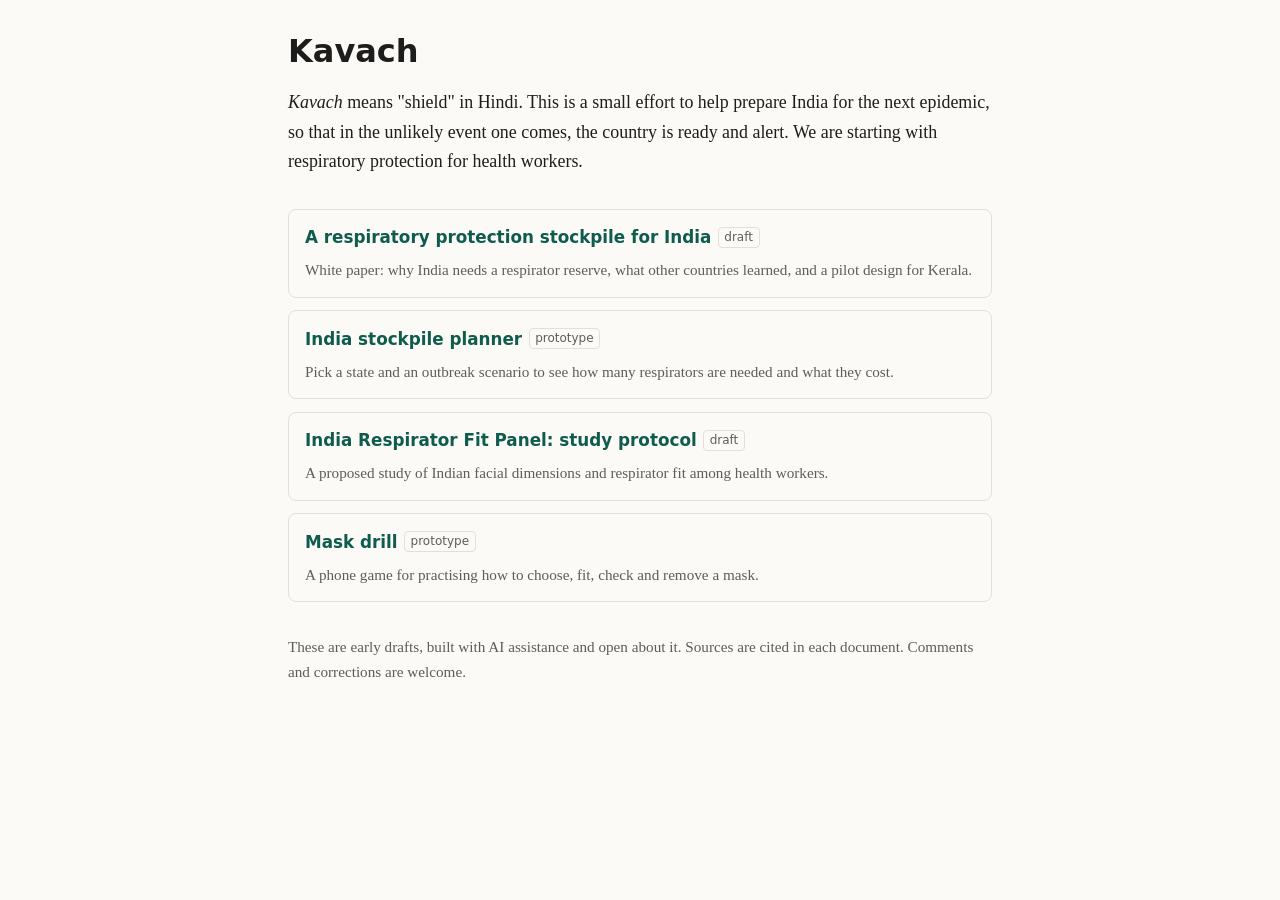
==== index.html @ 3ec48f14 "Publish white paper and fit-panel protocol pages with PDFs, plus landing page Co-Authored-By: Claude" ====
<!doctype html>
<html lang="en">
<head>
<meta charset="utf-8">
<meta name="viewport" content="width=device-width,initial-scale=1">
<title>Kavach</title>
<meta name="description" content="Kavach is an effort to prepare India for the next epidemic, starting with respiratory protection for health workers.">
<meta property="og:title" content="Kavach">
<meta property="og:description" content="An effort to prepare India for the next epidemic, starting with respiratory protection for health workers.">
<link rel="icon" href="/favicon.svg" type="image/svg+xml">
<link rel="stylesheet" href="/style.css">
<style>
.lead{font-size:1.12rem}
.items{list-style:none;padding:0;margin:2rem 0}
.items li{border:1px solid var(--line);border-radius:8px;padding:.9rem 1rem;margin:.8rem 0}
.items a.t{font:600 1.05rem/1.3 system-ui,-apple-system,"Segoe UI",Roboto,sans-serif;text-decoration:none}
.items p{margin:.3rem 0 0;color:var(--muted);font-size:.95rem}
.tag{font:12px/1 system-ui,sans-serif;color:var(--muted);border:1px solid var(--line);border-radius:4px;padding:.15rem .35rem;margin-left:.4rem;vertical-align:2px}
</style>
</head>
<body>
<main>
<h1>Kavach</h1>
<p class="lead"><em>Kavach</em> means "shield" in Hindi. This is a small effort to help prepare India for the next epidemic, so that in the unlikely event one comes, the country is ready and alert. We are starting with respiratory protection for health workers.</p>
<ul class="items">
<li><a class="t" href="/white-paper/">A respiratory protection stockpile for India</a><span class="tag">draft</span>
<p>White paper: why India needs a respirator reserve, what other countries learned, and a pilot design for Kerala.</p></li>
<li><a class="t" href="https://planner.kavach.bio/">India stockpile planner</a><span class="tag">prototype</span>
<p>Pick a state and an outbreak scenario to see how many respirators are needed and what they cost.</p></li>
<li><a class="t" href="/fit-panel-protocol/">India Respirator Fit Panel: study protocol</a><span class="tag">draft</span>
<p>A proposed study of Indian facial dimensions and respirator fit among health workers.</p></li>
<li><a class="t" href="https://drill.kavach.bio/">Mask drill</a><span class="tag">prototype</span>
<p>A phone game for practising how to choose, fit, check and remove a mask.</p></li>
</ul>
<p style="color:var(--muted);font-size:.95rem">These are early drafts, built with AI assistance and open about it. Sources are cited in each document. Comments and corrections are welcome.</p>
</main>
</body>
</html>
---- style.css ----
:root{--bg:#fbfaf7;--fg:#1d1d1b;--muted:#5d5d58;--line:#e3e0d8;--accent:#0f5c4d;--accent-bg:#e6f0ed;--code:#f1efe9;--maxw:46rem}
@media (prefers-color-scheme:dark){:root{--bg:#141513;--fg:#e8e6e1;--muted:#a3a19b;--line:#33342f;--accent:#7cc8b4;--accent-bg:#1d2b27;--code:#22231f}}
*{box-sizing:border-box}
html{-webkit-text-size-adjust:100%}
body{margin:0;background:var(--bg);color:var(--fg);font:17px/1.65 Charter,"Bitstream Charter","Sitka Text",Cambria,Georgia,serif}
a{color:var(--accent)}
.bar{position:sticky;top:0;z-index:5;background:var(--bg);border-bottom:1px solid var(--line);font:14px/1.4 system-ui,-apple-system,"Segoe UI",Roboto,sans-serif}
.bar .in{max-width:var(--maxw);margin:0 auto;padding:.6rem 16px;display:flex;gap:1rem;align-items:center;justify-content:space-between}
.bar .home{color:var(--fg);text-decoration:none;font-weight:600;letter-spacing:.02em}
.pdf{display:inline-block;background:var(--accent);color:var(--bg)!important;text-decoration:none;padding:.4rem .8rem;border-radius:6px;font-weight:600;white-space:nowrap}
main{max-width:var(--maxw);margin:0 auto;padding:1.5rem 16px 4rem}
.status{font:14px/1.5 system-ui,-apple-system,"Segoe UI",Roboto,sans-serif;background:var(--accent-bg);border-left:3px solid var(--accent);padding:.7rem .9rem;margin:0 0 1.5rem;border-radius:0 6px 6px 0}
h1{font-size:2rem;line-height:1.2;margin:.5rem 0 1rem}
h2{font-size:1.4rem;line-height:1.3;margin:2.4rem 0 .6rem;padding-top:.6rem;border-top:1px solid var(--line)}
h3{font-size:1.12rem;margin:1.8rem 0 .4rem}
h1,h2,h3{font-family:system-ui,-apple-system,"Segoe UI",Roboto,sans-serif;scroll-margin-top:4rem}
.table-wrap{overflow-x:auto;margin:1rem 0}
table{border-collapse:collapse;font:14px/1.45 system-ui,-apple-system,"Segoe UI",Roboto,sans-serif;width:100%}
th,td{border:1px solid var(--line);padding:.45rem .55rem;vertical-align:top;text-align:left}
th{background:var(--code)}
code{background:var(--code);padding:.05em .3em;border-radius:3px;font-size:.9em}
hr{border:0;border-top:1px solid var(--line);margin:2rem 0}
nav#TOC{font:14px/1.5 system-ui,-apple-system,"Segoe UI",Roboto,sans-serif;border:1px solid var(--line);border-radius:8px;padding:.6rem 1rem;margin:1.5rem 0}
nav#TOC summary{cursor:pointer;font-weight:600}
nav#TOC ul{padding-left:1.1rem;margin:.4rem 0}
footer{max-width:var(--maxw);margin:0 auto;padding:1.5rem 16px 3rem;color:var(--muted);font:13px/1.5 system-ui,-apple-system,"Segoe UI",Roboto,sans-serif;border-top:1px solid var(--line)}
li{margin:.2rem 0}
@media print{
 :root{--bg:#fff;--fg:#000;--muted:#444;--line:#ccc;--accent:#0f5c4d;--accent-bg:#eef4f2;--code:#f3f3f3}
 body{font-size:10.5pt;line-height:1.5}
 .bar,nav#TOC,.noprint{display:none!important}
 main{max-width:none;padding:0}
 h2{break-after:avoid;border-top:0;margin-top:1.4rem}
 h3{break-after:avoid}
 tr,li{break-inside:avoid}
 a{color:#0f5c4d;text-decoration:none}
 .table-wrap{overflow:visible}
 table{font-size:8.5pt}
 footer{border:0;padding:1rem 0 0}
}
@page{size:A4;margin:18mm 16mm}
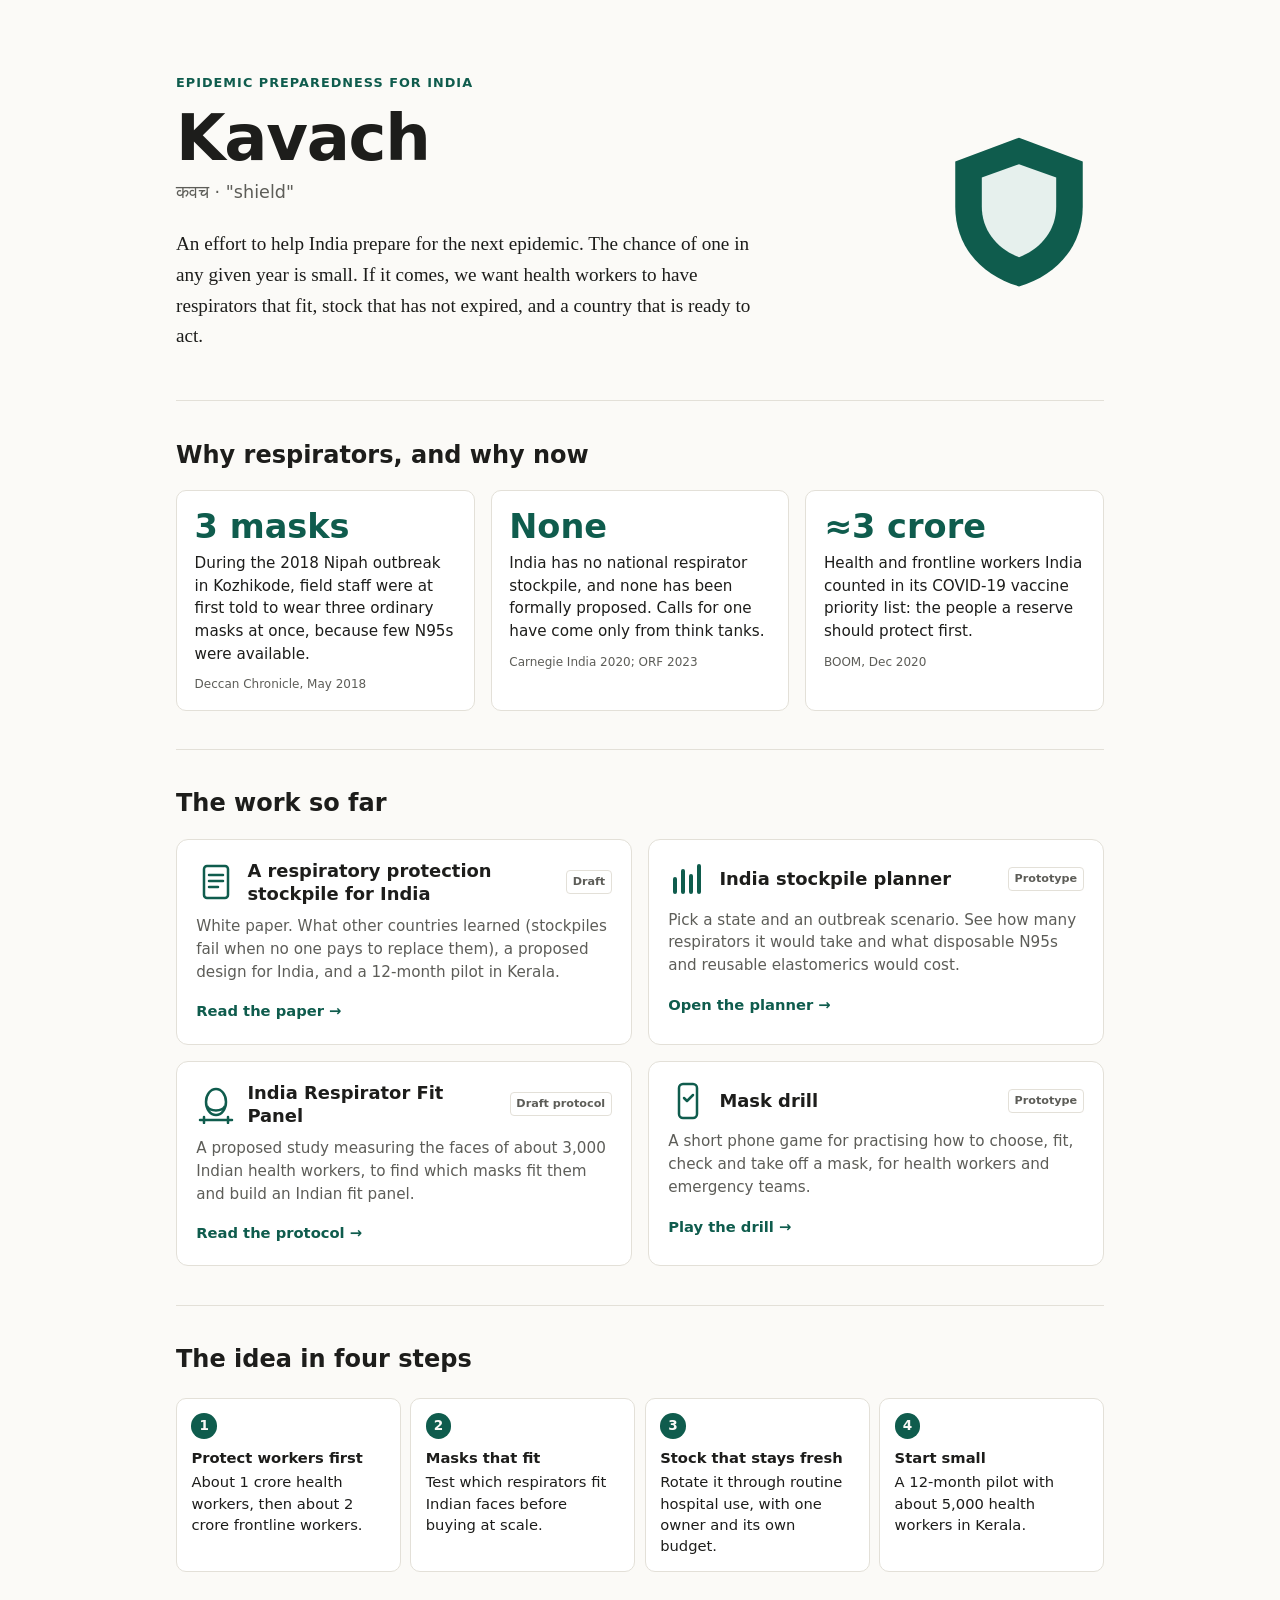
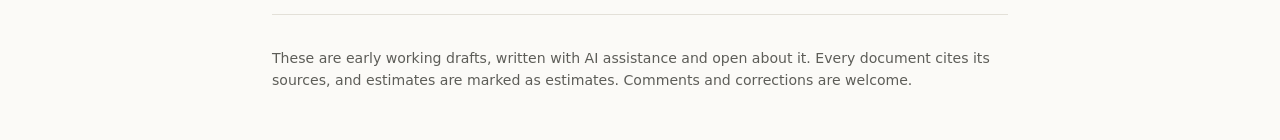
==== commit c411038b: "Add figures to both documents, new landing page, drop internal-only lines Figures follow Saloni Datt" ====
--- a/index.html
+++ b/index.html
@@ -4,35 +4,100 @@
 <meta charset="utf-8">
 <meta name="viewport" content="width=device-width,initial-scale=1">
 <title>Kavach</title>
-<meta name="description" content="Kavach is an effort to prepare India for the next epidemic, starting with respiratory protection for health workers.">
+<meta name="description" content="Kavach (shield) is an effort to help India prepare for the next epidemic, starting with respirators for health workers.">
 <meta property="og:title" content="Kavach">
-<meta property="og:description" content="An effort to prepare India for the next epidemic, starting with respiratory protection for health workers.">
+<meta property="og:description" content="An effort to help India prepare for the next epidemic, starting with respirators for health workers.">
+<meta property="og:type" content="website">
 <link rel="icon" href="/favicon.svg" type="image/svg+xml">
 <link rel="stylesheet" href="/style.css">
 <style>
-.lead{font-size:1.12rem}
-.items{list-style:none;padding:0;margin:2rem 0}
-.items li{border:1px solid var(--line);border-radius:8px;padding:.9rem 1rem;margin:.8rem 0}
-.items a.t{font:600 1.05rem/1.3 system-ui,-apple-system,"Segoe UI",Roboto,sans-serif;text-decoration:none}
-.items p{margin:.3rem 0 0;color:var(--muted);font-size:.95rem}
-.tag{font:12px/1 system-ui,sans-serif;color:var(--muted);border:1px solid var(--line);border-radius:4px;padding:.15rem .35rem;margin-left:.4rem;vertical-align:2px}
+body{font-family:system-ui,-apple-system,"Segoe UI",Roboto,sans-serif}
+.wrap{max-width:60rem;margin:0 auto;padding:0 16px}
+.hero{padding:4.5rem 0 3rem;display:grid;grid-template-columns:1fr auto;gap:2rem;align-items:center}
+.hero h1{font-size:clamp(2.6rem,7vw,4rem);margin:0;letter-spacing:-.02em;line-height:1}
+.hero .hi{font-size:1.1rem;color:var(--muted);margin:.5rem 0 1.4rem}
+.hero p.lead{font:1.2rem/1.6 Charter,"Bitstream Charter","Sitka Text",Cambria,Georgia,serif;max-width:36rem;margin:0}
+.shield{width:min(170px,30vw);height:auto}
+.kicker{font-size:.8rem;font-weight:700;letter-spacing:.08em;text-transform:uppercase;color:var(--accent);margin:0 0 .8rem}
+section{padding:2.4rem 0;border-top:1px solid var(--line)}
+section h2{border:0;margin:0 0 1.2rem;padding:0;font-size:1.5rem}
+.stats{display:grid;grid-template-columns:repeat(3,1fr);gap:1rem}
+.stat{background:var(--card);border:1px solid var(--line);border-radius:10px;padding:1.1rem 1.1rem .9rem}
+.stat b{display:block;font-size:2.1rem;line-height:1.1;color:var(--accent);margin-bottom:.4rem}
+.stat p{margin:0;font-size:.95rem;line-height:1.5}
+.stat small{display:block;color:var(--muted);font-size:.75rem;margin-top:.6rem}
+.cards{display:grid;grid-template-columns:repeat(2,1fr);gap:1rem}
+.card{display:block;background:var(--card);border:1px solid var(--line);border-radius:12px;padding:1.2rem;text-decoration:none;color:var(--fg);transition:border-color .15s,transform .15s}
+.card:hover{border-color:var(--accent);transform:translateY(-2px)}
+.card .top{display:flex;align-items:center;gap:.7rem;margin-bottom:.6rem}
+.card svg{width:40px;height:40px;flex:none}
+.card h3{margin:0;font-size:1.12rem;line-height:1.3}
+.card p{margin:0 0 .8rem;color:var(--muted);font-size:.95rem;line-height:1.5}
+.card .go{font-weight:600;color:var(--accent);font-size:.92rem}
+.tag{font-size:.7rem;font-weight:600;color:var(--muted);border:1px solid var(--line);border-radius:4px;padding:.1rem .35rem;margin-left:auto;white-space:nowrap}
+.steps{display:grid;grid-template-columns:repeat(4,1fr);gap:.6rem;counter-reset:s;margin:0;padding:0;list-style:none}
+.steps li{position:relative;background:var(--card);border:1px solid var(--line);border-radius:10px;padding:.9rem;font-size:.92rem;line-height:1.45}
+.steps li b{display:block;margin-bottom:.2rem}
+.steps li::before{counter-increment:s;content:counter(s);display:inline-grid;place-items:center;width:1.6rem;height:1.6rem;border-radius:50%;background:var(--accent);color:var(--bg);font-weight:700;font-size:.85rem;margin-bottom:.5rem}
+.foot{color:var(--muted);font-size:.88rem;line-height:1.6;padding:2rem 0 3rem;border-top:1px solid var(--line)}
+@media (max-width:760px){.hero{grid-template-columns:1fr;padding-top:2.5rem}.shield{order:-1;width:90px}.stats,.cards{grid-template-columns:1fr}.steps{grid-template-columns:1fr 1fr}}
+@media (max-width:420px){.steps{grid-template-columns:1fr}}
 </style>
 </head>
 <body>
-<main>
+<div class="wrap">
+<header class="hero">
+<div>
+<p class="kicker">Epidemic preparedness for India</p>
 <h1>Kavach</h1>
-<p class="lead"><em>Kavach</em> means "shield" in Hindi. This is a small effort to help prepare India for the next epidemic, so that in the unlikely event one comes, the country is ready and alert. We are starting with respiratory protection for health workers.</p>
-<ul class="items">
-<li><a class="t" href="/white-paper/">A respiratory protection stockpile for India</a><span class="tag">draft</span>
-<p>White paper: why India needs a respirator reserve, what other countries learned, and a pilot design for Kerala.</p></li>
-<li><a class="t" href="https://planner.kavach.bio/">India stockpile planner</a><span class="tag">prototype</span>
-<p>Pick a state and an outbreak scenario to see how many respirators are needed and what they cost.</p></li>
-<li><a class="t" href="/fit-panel-protocol/">India Respirator Fit Panel: study protocol</a><span class="tag">draft</span>
-<p>A proposed study of Indian facial dimensions and respirator fit among health workers.</p></li>
-<li><a class="t" href="https://drill.kavach.bio/">Mask drill</a><span class="tag">prototype</span>
-<p>A phone game for practising how to choose, fit, check and remove a mask.</p></li>
-</ul>
-<p style="color:var(--muted);font-size:.95rem">These are early drafts, built with AI assistance and open about it. Sources are cited in each document. Comments and corrections are welcome.</p>
-</main>
+<p class="hi">कवच · "shield"</p>
+<p class="lead">An effort to help India prepare for the next epidemic. The chance of one in any given year is small. If it comes, we want health workers to have respirators that fit, stock that has not expired, and a country that is ready to act.</p>
+</div>
+<svg class="shield" viewBox="0 0 64 64" aria-hidden="true"><path d="M32 4 8 13v17c0 15 10 26 24 30 14-4 24-15 24-30V13Z" fill="var(--accent)"/><path d="M32 14 18 19v11c0 9 6 16 14 19 8-3 14-10 14-19V19Z" fill="var(--accent-bg)"/></svg>
+</header>
+
+<section>
+<h2>Why respirators, and why now</h2>
+<div class="stats">
+<div class="stat"><b>3 masks</b><p>During the 2018 Nipah outbreak in Kozhikode, field staff were at first told to wear three ordinary masks at once, because few N95s were available.</p><small>Deccan Chronicle, May 2018</small></div>
+<div class="stat"><b>None</b><p>India has no national respirator stockpile, and none has been formally proposed. Calls for one have come only from think tanks.</p><small>Carnegie India 2020; ORF 2023</small></div>
+<div class="stat"><b>≈3 crore</b><p>Health and frontline workers India counted in its COVID-19 vaccine priority list: the people a reserve should protect first.</p><small>BOOM, Dec 2020</small></div>
+</div>
+</section>
+
+<section>
+<h2>The work so far</h2>
+<div class="cards">
+<a class="card" href="/white-paper/">
+<div class="top"><svg viewBox="0 0 40 40" aria-hidden="true"><rect x="8" y="4" width="24" height="32" rx="3" fill="none" stroke="var(--accent)" stroke-width="2.5"/><path d="M13 13h14M13 19h14M13 25h9" stroke="var(--accent)" stroke-width="2.5" stroke-linecap="round"/></svg><h3>A respiratory protection stockpile for India</h3><span class="tag">Draft</span></div>
+<p>White paper. What other countries learned (stockpiles fail when no one pays to replace them), a proposed design for India, and a 12-month pilot in Kerala.</p>
+<span class="go">Read the paper →</span></a>
+<a class="card" href="https://planner.kavach.bio/">
+<div class="top"><svg viewBox="0 0 40 40" aria-hidden="true"><path d="M7 33V20M15 33V12M23 33V17M31 33V7" stroke="var(--accent)" stroke-width="4" stroke-linecap="round"/></svg><h3>India stockpile planner</h3><span class="tag">Prototype</span></div>
+<p>Pick a state and an outbreak scenario. See how many respirators it would take and what disposable N95s and reusable elastomerics would cost.</p>
+<span class="go">Open the planner →</span></a>
+<a class="card" href="/fit-panel-protocol/">
+<div class="top"><svg viewBox="0 0 40 40" aria-hidden="true"><ellipse cx="20" cy="18" rx="10" ry="13" fill="none" stroke="var(--accent)" stroke-width="2.5"/><path d="M11 22c3 6 15 6 18 0" fill="none" stroke="var(--accent)" stroke-width="2.5"/><path d="M4 36h32M8 33v6M32 33v6" stroke="var(--accent)" stroke-width="2.5" stroke-linecap="round"/></svg><h3>India Respirator Fit Panel</h3><span class="tag">Draft protocol</span></div>
+<p>A proposed study measuring the faces of about 3,000 Indian health workers, to find which masks fit them and build an Indian fit panel.</p>
+<span class="go">Read the protocol →</span></a>
+<a class="card" href="https://drill.kavach.bio/">
+<div class="top"><svg viewBox="0 0 40 40" aria-hidden="true"><rect x="11" y="3" width="18" height="34" rx="4" fill="none" stroke="var(--accent)" stroke-width="2.5"/><path d="M16 17l3 3 6-6" fill="none" stroke="var(--accent)" stroke-width="2.5" stroke-linecap="round" stroke-linejoin="round"/></svg><h3>Mask drill</h3><span class="tag">Prototype</span></div>
+<p>A short phone game for practising how to choose, fit, check and take off a mask, for health workers and emergency teams.</p>
+<span class="go">Play the drill →</span></a>
+</div>
+</section>
+
+<section>
+<h2>The idea in four steps</h2>
+<ol class="steps">
+<li><b>Protect workers first</b>About 1 crore health workers, then about 2 crore frontline workers.</li>
+<li><b>Masks that fit</b>Test which respirators fit Indian faces before buying at scale.</li>
+<li><b>Stock that stays fresh</b>Rotate it through routine hospital use, with one owner and its own budget.</li>
+<li><b>Start small</b>A 12-month pilot with about 5,000 health workers in Kerala.</li>
+</ol>
+</section>
+
+<footer class="foot">These are early working drafts, written with AI assistance and open about it. Every document cites its sources, and estimates are marked as estimates. Comments and corrections are welcome.</footer>
+</div>
 </body>
 </html>
--- a/style.css
+++ b/style.css
@@ -39,3 +39,21 @@
  footer{border:0;padding:1rem 0 0}
 }
 @page{size:A4;margin:18mm 16mm}
+/* figures */
+:root{--s1:#257de0;--s2:#f47230;--ink:#55554f;--card:#ffffff;--inv:#fff}
+@media (prefers-color-scheme:dark){:root{--s1:#338ced;--s2:#e76624;--ink:#b5b3ac;--card:#1c1d1a;--inv:#141513}}
+.fig{margin:2rem 0;padding:1rem 1rem .8rem;border:1px solid var(--line);border-radius:10px;background:var(--card);break-inside:avoid}
+.fig-title{font:700 1.05rem/1.35 system-ui,-apple-system,"Segoe UI",Roboto,sans-serif;margin:0 0 .3rem}
+.fig-sub{font:14px/1.45 system-ui,-apple-system,"Segoe UI",Roboto,sans-serif;color:var(--muted);margin:0 0 .6rem}
+.fig-panel{font:600 13.5px/1.4 system-ui,-apple-system,"Segoe UI",Roboto,sans-serif;margin:.8rem 0 .1rem}
+.fig-legend{display:flex;flex-wrap:wrap;gap:.4rem 1rem;font:13px/1.4 system-ui,-apple-system,"Segoe UI",Roboto,sans-serif;margin:0 0 .4rem}
+.fig-legend span{display:inline-flex;align-items:center;gap:.35rem}
+.sw{display:inline-block;width:14px;height:12px;border-radius:2px;background:var(--c)}
+.sw.hatch{background:repeating-linear-gradient(45deg,var(--c) 0 2.5px,transparent 2.5px 5px);border:1.5px solid var(--c)}
+.chart{width:100%;height:auto;display:block;overflow:visible}
+.chart .t{fill:var(--fg)}.chart .m{fill:var(--muted)}.chart .inv{fill:var(--inv)}
+.chart .grid{stroke:var(--line);stroke-width:1}
+.fig figcaption{font:12.5px/1.45 system-ui,-apple-system,"Segoe UI",Roboto,sans-serif;color:var(--muted);margin-top:.5rem;border-top:1px solid var(--line);padding-top:.45rem}
+.fig figcaption p{margin:.15rem 0}
+.fig-note{color:var(--fg)}
+@media print{:root{--s1:#257de0;--s2:#f47230;--ink:#55554f;--card:#fff;--inv:#fff}.fig{border-color:#ddd;padding:.6rem .8rem}}
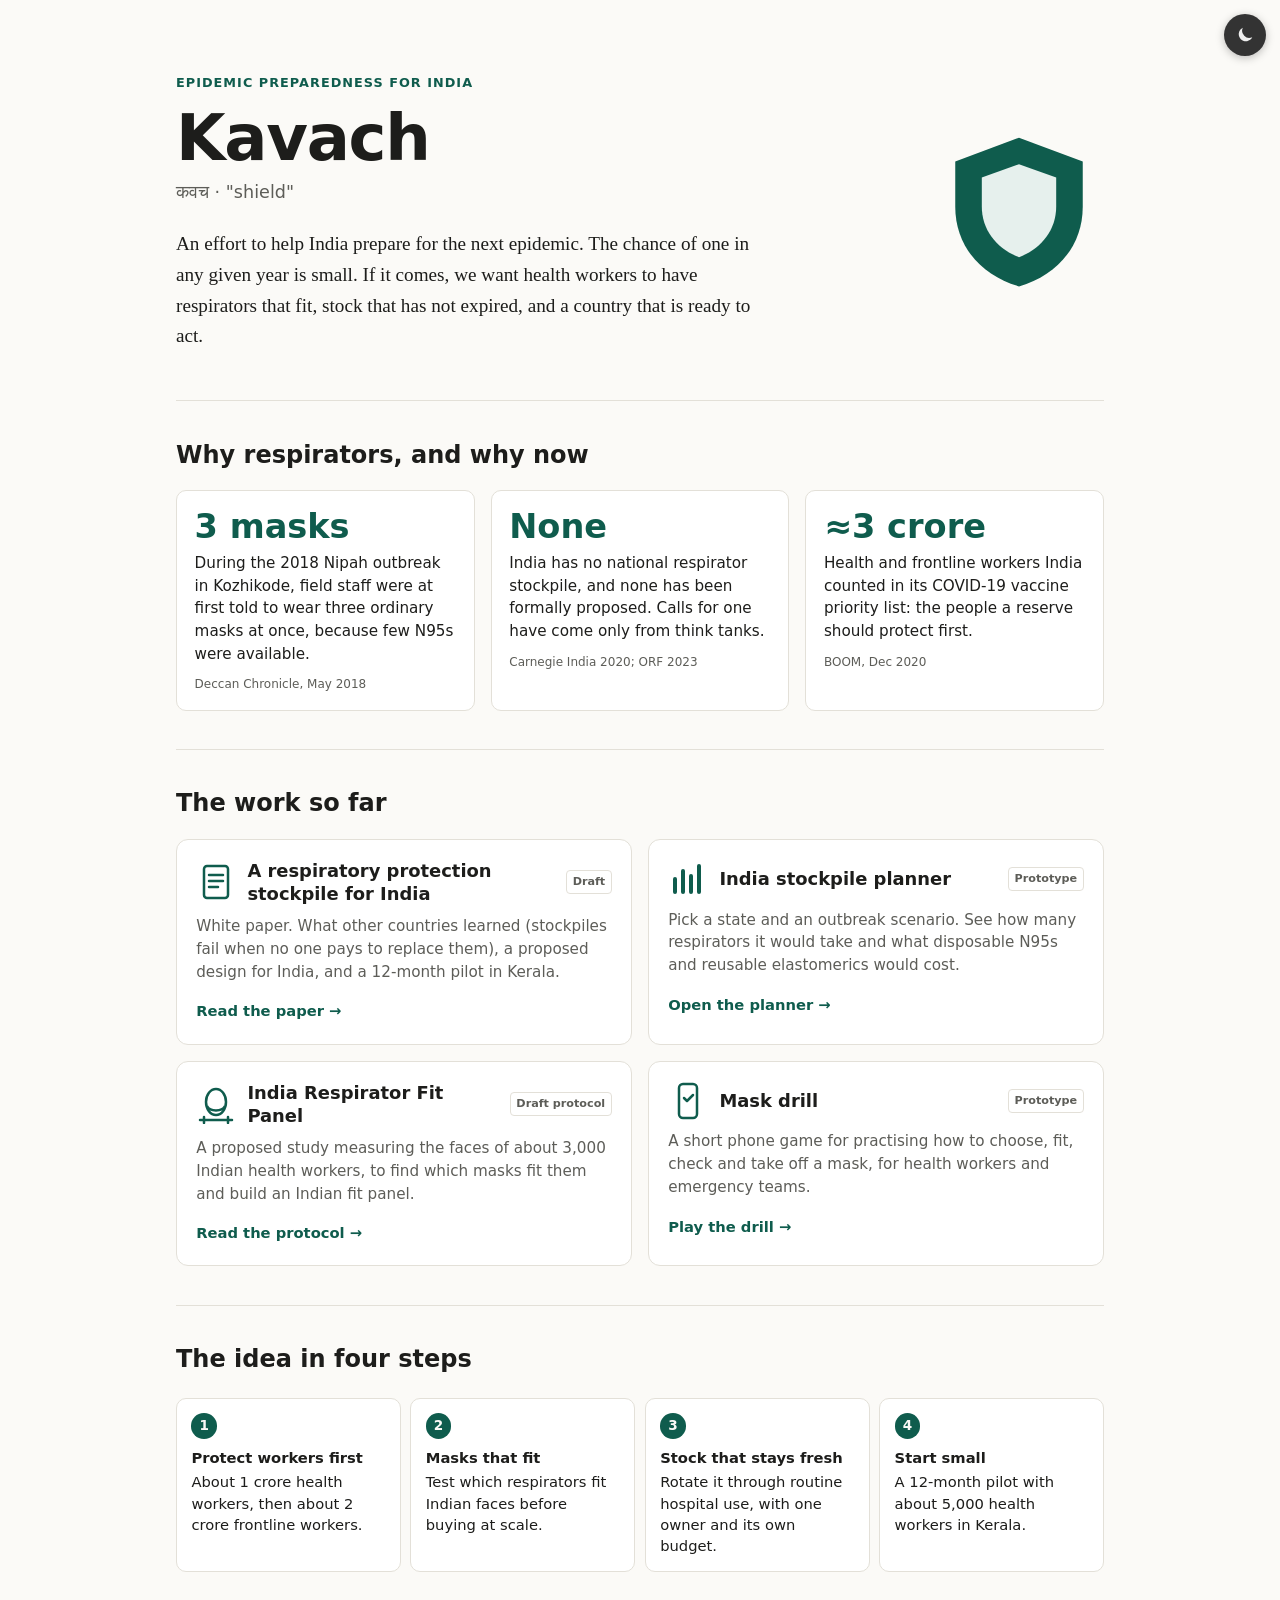
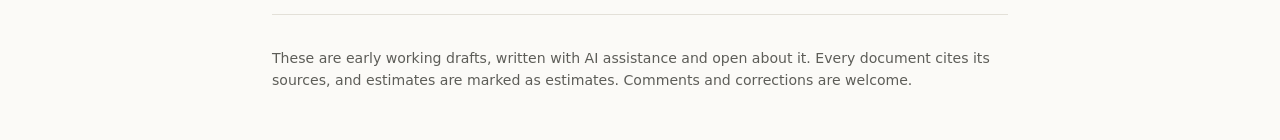
==== commit ee377541: "Add light/dark toggle, section tree with TUI progress meter, and margin references Ported from inven" ====
--- a/index.html
+++ b/index.html
@@ -8,8 +8,9 @@
 <meta property="og:title" content="Kavach">
 <meta property="og:description" content="An effort to help India prepare for the next epidemic, starting with respirators for health workers.">
 <meta property="og:type" content="website">
+<script>(function(){var t=null;try{t=localStorage.getItem('st-theme')}catch(e){}if(t!=='light'&&t!=='dark')t=window.matchMedia&&matchMedia('(prefers-color-scheme: dark)').matches?'dark':'light';document.documentElement.setAttribute('data-theme',t)})();</script>
 <link rel="icon" href="/favicon.svg" type="image/svg+xml">
-<link rel="stylesheet" href="/style.css">
+<link rel="stylesheet" href="/style.css?v=235761b1">
 <style>
 body{font-family:system-ui,-apple-system,"Segoe UI",Roboto,sans-serif}
 .wrap{max-width:60rem;margin:0 auto;padding:0 16px}
@@ -43,8 +44,10 @@
 @media (max-width:760px){.hero{grid-template-columns:1fr;padding-top:2.5rem}.shield{order:-1;width:90px}.stats,.cards{grid-template-columns:1fr}.steps{grid-template-columns:1fr 1fr}}
 @media (max-width:420px){.steps{grid-template-columns:1fr}}
 </style>
+<link rel="stylesheet" href="/assets/theme.css?v=5cef7d51">
 </head>
 <body>
+<button type="button" class="theme-toggle" aria-label="Switch theme"><svg class="theme-toggle-moon" viewBox="0 0 24 24" width="20" height="20" aria-hidden="true"><path fill="currentColor" d="M20.7 14.6A8.5 8.5 0 0 1 9.4 3.3a8.5 8.5 0 1 0 11.3 11.3z"/></svg><svg class="theme-toggle-sun" viewBox="0 0 24 24" width="20" height="20" aria-hidden="true"><circle cx="12" cy="12" r="4.5" fill="currentColor"/><path stroke="currentColor" stroke-width="2" stroke-linecap="round" d="M12 1.5v2.5M12 20v2.5M1.5 12H4M20 12h2.5M4.6 4.6l1.8 1.8M17.6 17.6l1.8 1.8M4.6 19.4l1.8-1.8M17.6 6.4l1.8-1.8"/></svg></button>
 <div class="wrap">
 <header class="hero">
 <div>
@@ -99,5 +102,6 @@
 
 <footer class="foot">These are early working drafts, written with AI assistance and open about it. Every document cites its sources, and estimates are marked as estimates. Comments and corrections are welcome.</footer>
 </div>
+<script src="/assets/theme.js?v=506069a0"></script>
 </body>
 </html>
--- a/style.css
+++ b/style.css
@@ -1,5 +1,5 @@
 :root{--bg:#fbfaf7;--fg:#1d1d1b;--muted:#5d5d58;--line:#e3e0d8;--accent:#0f5c4d;--accent-bg:#e6f0ed;--code:#f1efe9;--maxw:46rem}
-@media (prefers-color-scheme:dark){:root{--bg:#141513;--fg:#e8e6e1;--muted:#a3a19b;--line:#33342f;--accent:#7cc8b4;--accent-bg:#1d2b27;--code:#22231f}}
+:root[data-theme=dark]{color-scheme:dark;--bg:#141513;--fg:#e8e6e1;--muted:#a3a19b;--line:#33342f;--accent:#7cc8b4;--accent-bg:#1d2b27;--code:#22231f}
 *{box-sizing:border-box}
 html{-webkit-text-size-adjust:100%}
 body{margin:0;background:var(--bg);color:var(--fg);font:17px/1.65 Charter,"Bitstream Charter","Sitka Text",Cambria,Georgia,serif}
@@ -26,7 +26,7 @@
 footer{max-width:var(--maxw);margin:0 auto;padding:1.5rem 16px 3rem;color:var(--muted);font:13px/1.5 system-ui,-apple-system,"Segoe UI",Roboto,sans-serif;border-top:1px solid var(--line)}
 li{margin:.2rem 0}
 @media print{
- :root{--bg:#fff;--fg:#000;--muted:#444;--line:#ccc;--accent:#0f5c4d;--accent-bg:#eef4f2;--code:#f3f3f3}
+ :root,:root[data-theme=dark]{--bg:#fff;--fg:#000;--muted:#444;--line:#ccc;--accent:#0f5c4d;--accent-bg:#eef4f2;--code:#f3f3f3}
  body{font-size:10.5pt;line-height:1.5}
  .bar,nav#TOC,.noprint{display:none!important}
  main{max-width:none;padding:0}
@@ -41,7 +41,7 @@
 @page{size:A4;margin:18mm 16mm}
 /* figures */
 :root{--s1:#257de0;--s2:#f47230;--ink:#55554f;--card:#ffffff;--inv:#fff}
-@media (prefers-color-scheme:dark){:root{--s1:#338ced;--s2:#e76624;--ink:#b5b3ac;--card:#1c1d1a;--inv:#141513}}
+:root[data-theme=dark]{--s1:#338ced;--s2:#e76624;--ink:#b5b3ac;--card:#1c1d1a;--inv:#141513}
 .fig{margin:2rem 0;padding:1rem 1rem .8rem;border:1px solid var(--line);border-radius:10px;background:var(--card);break-inside:avoid}
 .fig-title{font:700 1.05rem/1.35 system-ui,-apple-system,"Segoe UI",Roboto,sans-serif;margin:0 0 .3rem}
 .fig-sub{font:14px/1.45 system-ui,-apple-system,"Segoe UI",Roboto,sans-serif;color:var(--muted);margin:0 0 .6rem}
@@ -56,4 +56,9 @@
 .fig figcaption{font:12.5px/1.45 system-ui,-apple-system,"Segoe UI",Roboto,sans-serif;color:var(--muted);margin-top:.5rem;border-top:1px solid var(--line);padding-top:.45rem}
 .fig figcaption p{margin:.15rem 0}
 .fig-note{color:var(--fg)}
-@media print{:root{--s1:#257de0;--s2:#f47230;--ink:#55554f;--card:#fff;--inv:#fff}.fig{border-color:#ddd;padding:.6rem .8rem}}
+@media print{:root,:root[data-theme=dark]{--s1:#257de0;--s2:#f47230;--ink:#55554f;--card:#fff;--inv:#fff}.fig{border-color:#ddd;padding:.6rem .8rem}}
+
+.fig-table{margin-top:.6rem;font:13px/1.4 system-ui,-apple-system,"Segoe UI",Roboto,sans-serif}
+.fig-table summary{cursor:pointer;color:var(--accent);font-weight:600}
+.fig-table .table-wrap{margin:.5rem 0 0}
+@media print{.fig-table{display:block}.fig-table summary{display:none}}
--- a/assets/theme.css
+++ b/assets/theme.css
@@ -0,0 +1,9 @@
+/* Light/dark toggle, adapted from inventcures.github.io (_includes/theme-toggle.html).
+   The choice is kept in localStorage ("st-theme") and defaults to the system setting. */
+.theme-toggle{position:fixed;top:14px;right:14px;z-index:110;display:flex;align-items:center;justify-content:center;width:42px;height:42px;padding:0;border:1px solid transparent;border-radius:50%;background:#333;color:#eee;cursor:pointer;box-shadow:0 2px 8px rgba(0,0,0,.25)}
+.theme-toggle:hover{background:#444}.theme-toggle:focus-visible{outline:3px solid var(--accent);outline-offset:3px}
+.theme-toggle-sun{display:none}[data-theme="dark"] .theme-toggle-sun{display:block}[data-theme="dark"] .theme-toggle-moon{display:none}
+[data-theme="dark"] .theme-toggle{background:#2b2926;border-color:#4a4640;color:#f0c987}[data-theme="dark"] .theme-toggle:hover{background:#3a3733}
+@media(max-width:640px){.theme-toggle{top:auto;bottom:16px;right:16px}}
+@media(min-width:641px) and (max-width:1000px){.bar .in{padding-right:68px}}
+@media print{.theme-toggle{display:none}}
